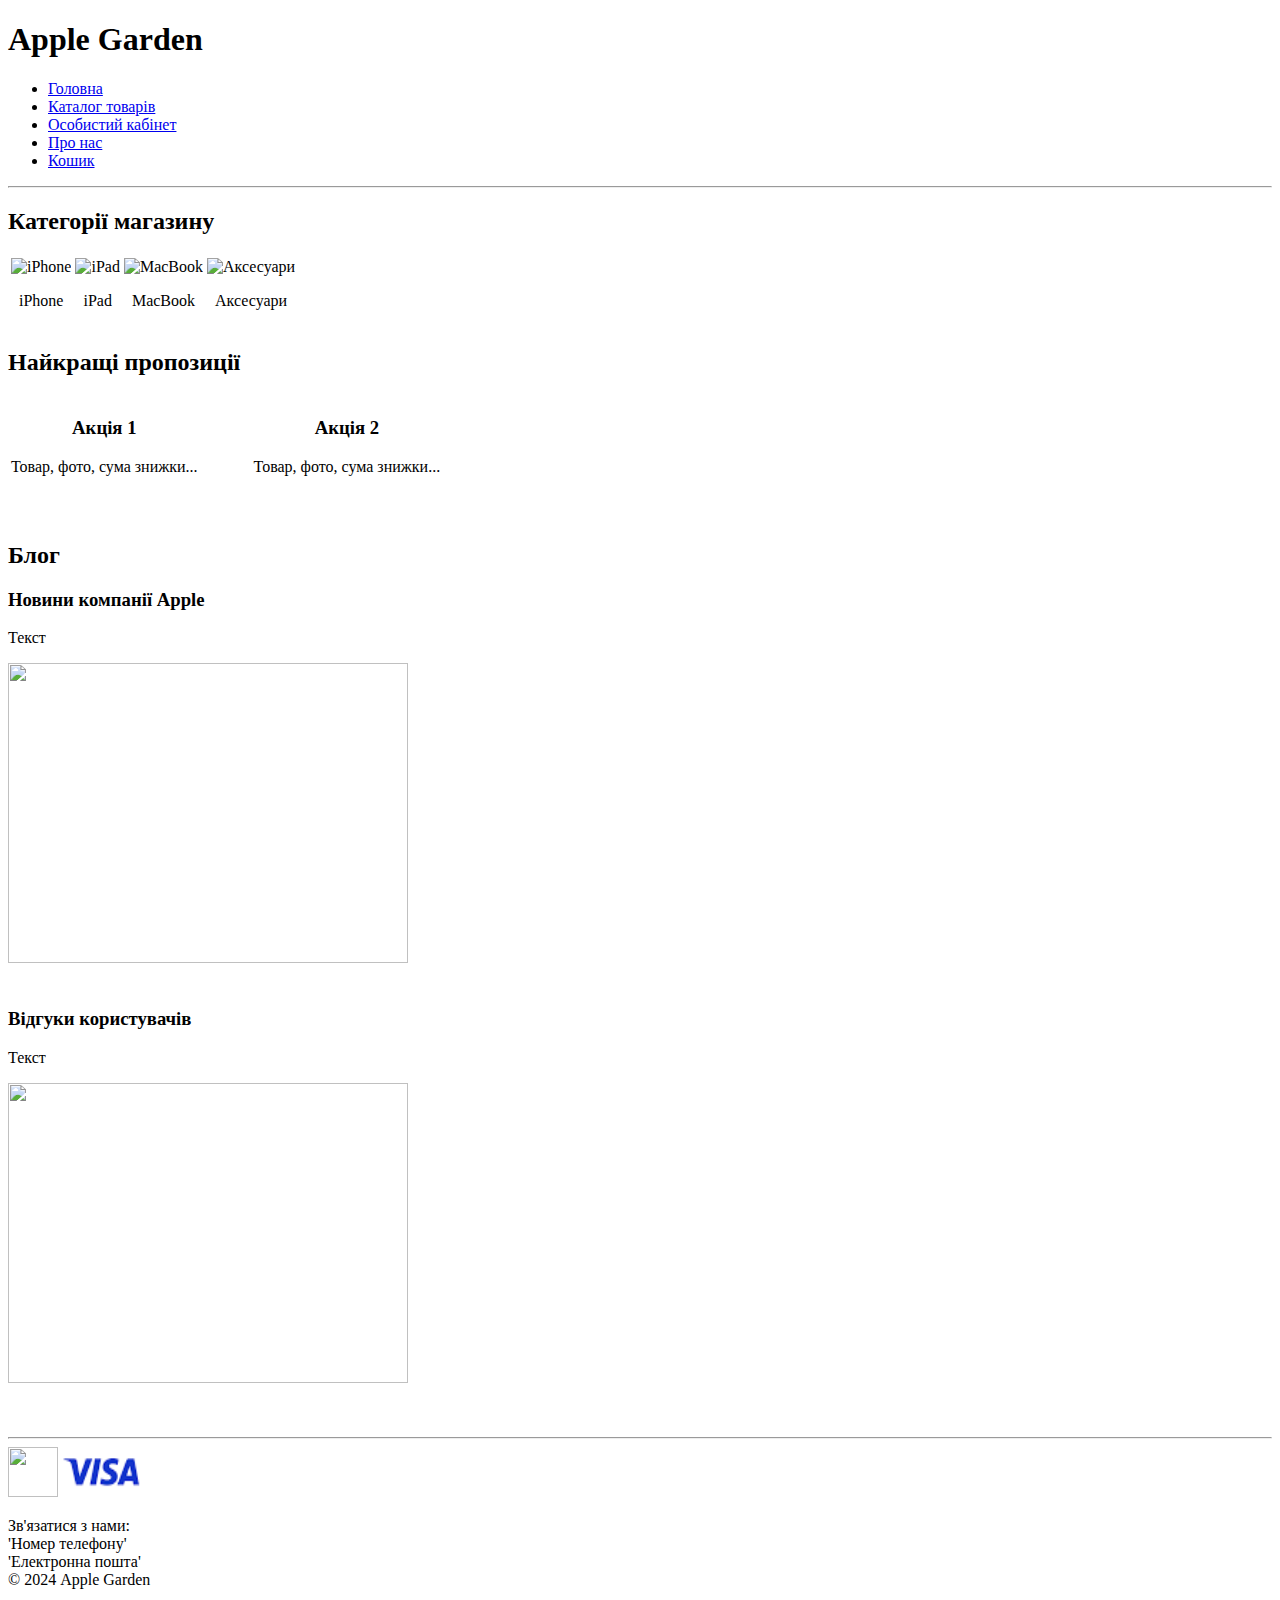
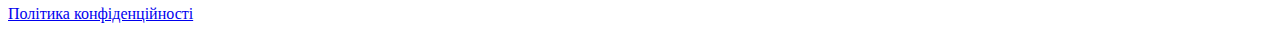
==== index.html @ e1fc1d8d "Add files via upload" ====
<!DOCTYPE html>
<html lang="ua">
    <head>
        <meta charset="UTF-8">
        <meta name="viewport" content="width=device-width, initial-scale=1.0">
        <title>Apple Garden</title>
    </head>
    <body>
        <header>
            <h1>Apple Garden</h1>
            <nav>
                <ul>
                    <li><a href="index.html">Головна</a></li>
                    <li><a href="catalog.html">Каталог товарів</a></li>
                    <li><a href="cabinet.html">Особистий кабінет</a></li>
                    <li><a href="information.html">Про нас</a></li>
                    <li><a href="cart.html">Кошик</a></li>
                </ul>
            </nav>
        </header>
        <main>
            <hr>
            <h2>Категорії магазину</h2>
            <div>
                <table>
                    <tr>
                        <td style="text-align: center;">
                            <img src="https://www.apple.com/v/iphone-16/c/images/overview/contrast/iphone_16_pro__fzqmc24ecpui_large_2x.jpg" alt="iPhone" width="116" height="154">
                            <p>iPhone</p>
                        </td>
                        <td style="text-align: center;">
                            <img src="https://www.apple.com/v/ipad/home/cj/images/overview/select/product-tile/pt_ipad_air__cr381zljqdiu_large_2x.png" alt="iPad" width="134" height="154">
                            <p>iPad</p>
                        </td>
                        <td style="text-align: center;">
                            <img src="https://www.apple.com/v/macbook-pro/ak/images/overview/contrast/product_tile_mba_13_15__cw1q3qd2yyeu_large_2x.png" alt="MacBook" width="220" height="110">
                            <p>MacBook</p>
                        </td>
                        <td style="text-align: center;">
                            <img src="https://www.apple.com/v/apple-watch-series-10/a/images/overview/contrast/product_s10__d7ch2jhtbhme_large_2x.png" alt="Аксесуари" width="128" height="151">
                            <p>Аксесуари</p>
                        </td>
                    </tr>
                </table>
            </div>
            <h2>Найкращі пропозиції</h2>
            <div>
                <table>
                    <tr>
                        <td style="text-align: center;">
                            <h3>Акція 1</h3>
                            <p>Товар, фото, сума знижки...</p>
                        </td>
                        <td><p>&emsp;&emsp;&emsp;</p></td>
                        <td style="text-align: center;">
                            <h3>Акція 2</h3>
                            <p>Товар, фото, сума знижки...</p>
                        </td>
                    </tr>
                </table>
            </div>
            <h2><br>Блог</h2>
            <h3>Новини компанії Apple</h3>
            <p>Текст</p>
            <img src="https://img.freepik.com/premium-vector/photo-coming-soon_77760-116.jpg?w=996" alt="" width="400" height="300">
            <br>
            <h3><br>Відгуки користувачів</h3>
            <p>Текст</p>
            <img src="https://img.freepik.com/premium-vector/photo-coming-soon_77760-116.jpg?w=996" alt="" width="400" height="300">
            <p><br></p>
            <hr>
        </main>
        <footer>
            <img src="https://www.mastercard.ua/content/dam/public/mastercardcom/eu/uk/images/consumers/icons/mc-logo-52.svg" alt="" width="50" height="50">
            <img src="[data-uri]" alt="" width="80" height="50">
            <p> Зв'язатися з нами: <br />
                'Номер телефону' <br />
                'Електронна пошта' <br />
                © 2024 Apple Garden</p>
            <a href="/privacy">Політика конфіденційності</a>
        </footer>
    </body>
</html>
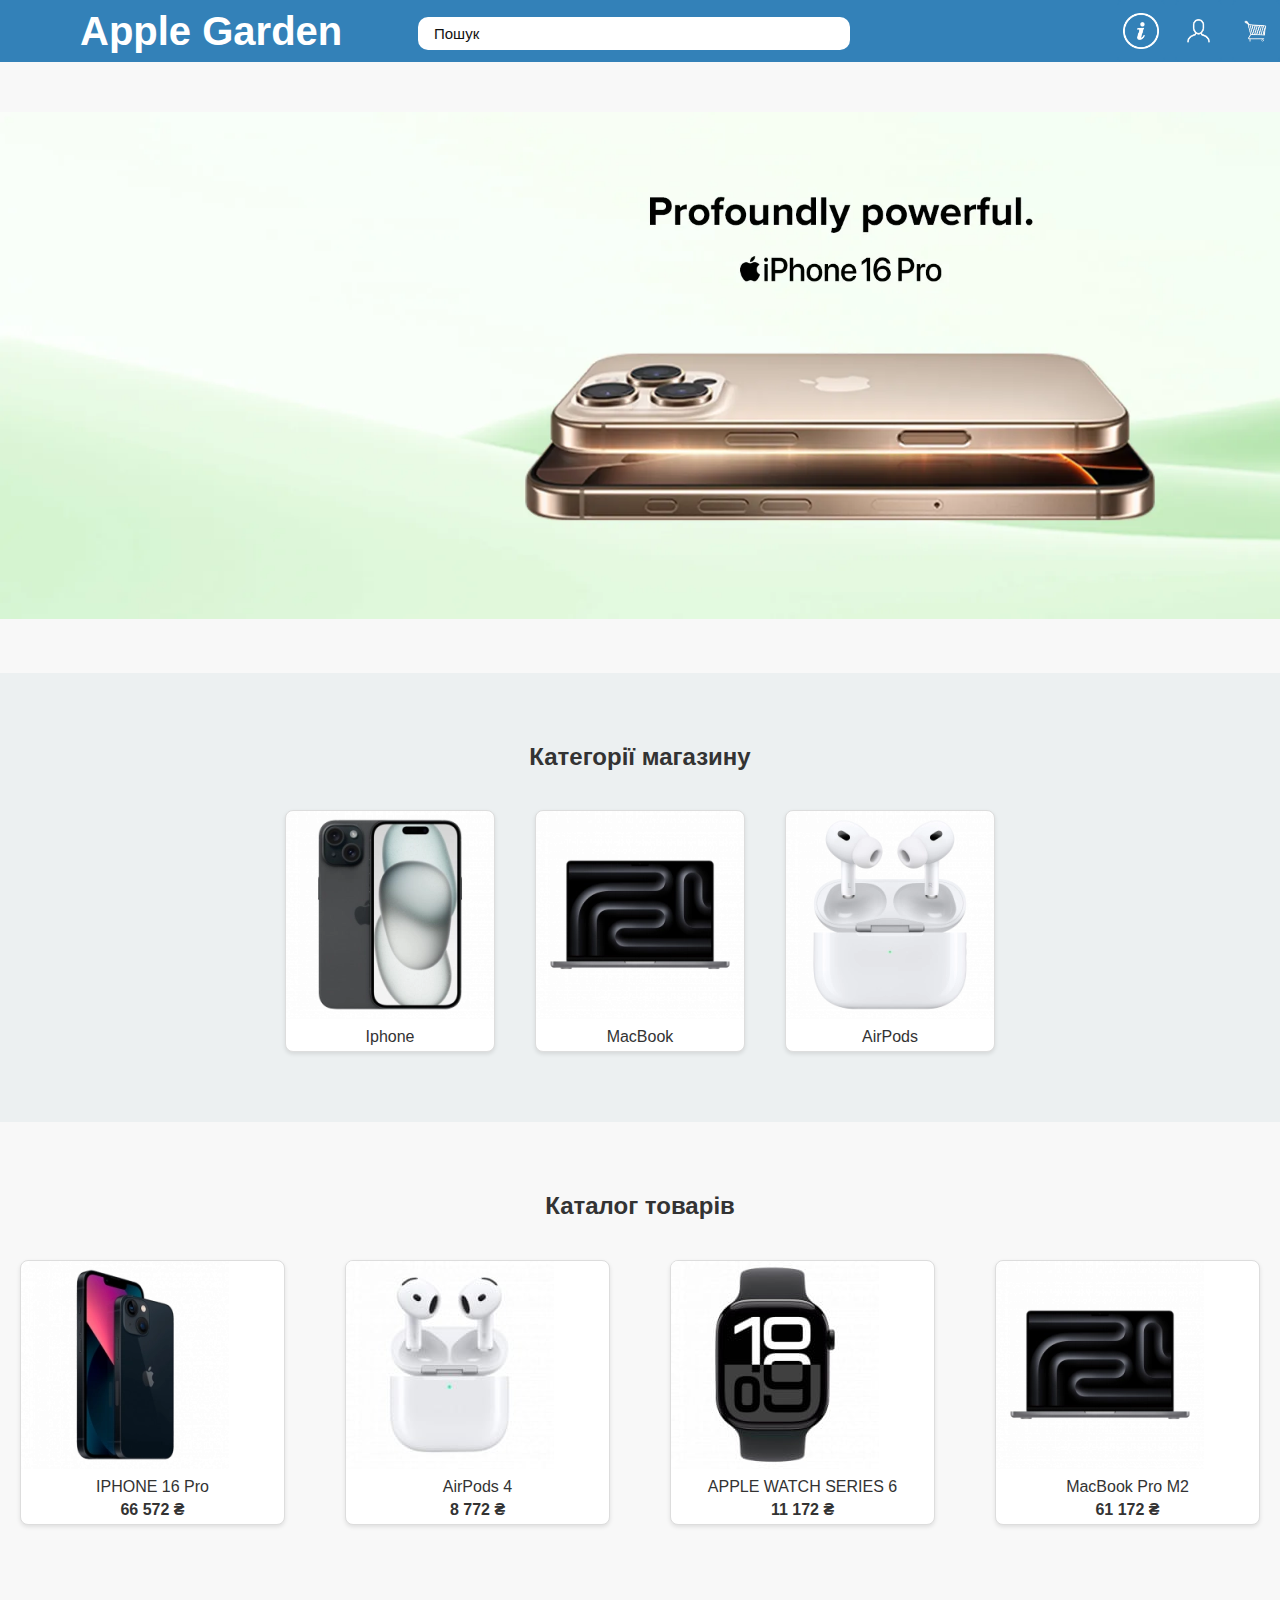
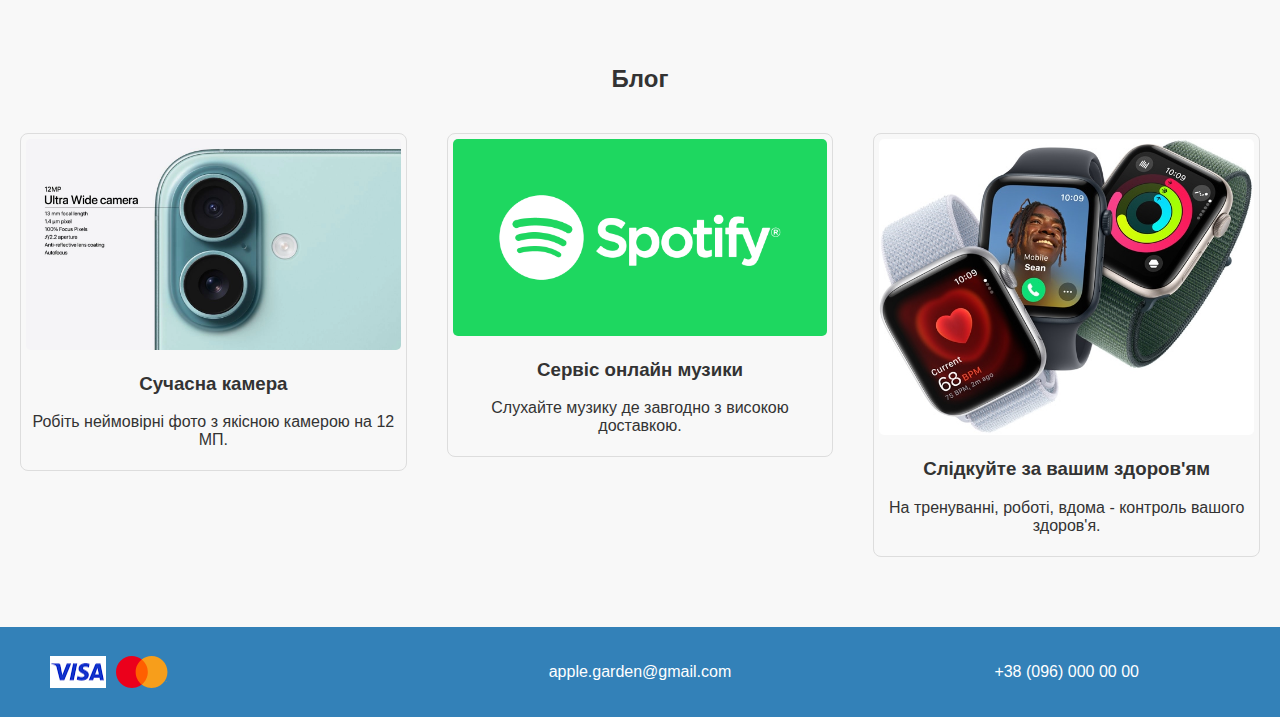
==== commit eb91d1de: "Add files via upload" ====
--- a/index.html
+++ b/index.html
@@ -1,83 +1,161 @@
 <!DOCTYPE html>
-<html lang="ua">
+<html lang="en">
     <head>
         <meta charset="UTF-8">
         <meta name="viewport" content="width=device-width, initial-scale=1.0">
         <title>Apple Garden</title>
+        <link rel="stylesheet" href="styles/main.css">
     </head>
+
     <body>
         <header>
-            <h1>Apple Garden</h1>
-            <nav>
-                <ul>
-                    <li><a href="index.html">Головна</a></li>
-                    <li><a href="catalog.html">Каталог товарів</a></li>
-                    <li><a href="cabinet.html">Особистий кабінет</a></li>
-                    <li><a href="information.html">Про нас</a></li>
-                    <li><a href="cart.html">Кошик</a></li>
-                </ul>
-            </nav>
+            <div class="header">
+                <a href="">
+                    <div class="logo">Apple Garden</div>
+                </a>
+        
+                <div class="search">
+                    <input type="text" class="search-input" placeholder="Пошук">
+                </div>
+        
+                
+                <div class="icons">
+                    <a href="partials/information.html" class="info">
+                        <img class="info" src="img/logo.png" alt="Info">
+                    </a>
+                    <a href="partials/cabinet.html" class="cabinet">
+                        <img src="img/cab.png" alt="Cabinet">
+                    </a>
+                    <a href="partials/cart.html" class="cart">
+                        <img src="img/cart.png" alt="Cart">
+                    </a>
+                </div>
+        
+                
+                <div class="menu">
+                    <button class="menu-toggle">☰</button>
+                    <div class="menu-items">
+                        <a href="partials/information.html" class="info">
+                            <img src="img/logo.png" alt="Info">
+                        </a>
+                        <a href="partials/cabinet.html" class="cabinet">
+                            <img src="img/cab.png" alt="Cabinet">
+                        </a>
+                        <a href="partials/cart.html" class="cart">
+                            <img src="img/cart.png" alt="Cart">
+                        </a>
+                    </div>
+                </div>
+            </div>
         </header>
-        <main>
-            <hr>
-            <h2>Категорії магазину</h2>
-            <div>
-                <table>
-                    <tr>
-                        <td style="text-align: center;">
-                            <img src="https://www.apple.com/v/iphone-16/c/images/overview/contrast/iphone_16_pro__fzqmc24ecpui_large_2x.jpg" alt="iPhone" width="116" height="154">
-                            <p>iPhone</p>
-                        </td>
-                        <td style="text-align: center;">
-                            <img src="https://www.apple.com/v/ipad/home/cj/images/overview/select/product-tile/pt_ipad_air__cr381zljqdiu_large_2x.png" alt="iPad" width="134" height="154">
-                            <p>iPad</p>
-                        </td>
-                        <td style="text-align: center;">
-                            <img src="https://www.apple.com/v/macbook-pro/ak/images/overview/contrast/product_tile_mba_13_15__cw1q3qd2yyeu_large_2x.png" alt="MacBook" width="220" height="110">
-                            <p>MacBook</p>
-                        </td>
-                        <td style="text-align: center;">
-                            <img src="https://www.apple.com/v/apple-watch-series-10/a/images/overview/contrast/product_s10__d7ch2jhtbhme_large_2x.png" alt="Аксесуари" width="128" height="151">
-                            <p>Аксесуари</p>
-                        </td>
-                    </tr>
-                </table>
+        
+        <main class="index-main">
+
+            <section class="header_banner">
+                    <img src="img/banner1.webp" alt="">  
+            </section>
+    
+            <section class="categories">
+                    <h2>Категорії магазину</h2>
+                    <div class="line">
+                        <a href="partials/catalog.html">
+                        <div class="product">
+                            <img src="img/product1.webp" alt="category 1">
+                                <p class="product-title">Iphone</p>
+                        </div>
+                        </a>
+                        <a href="partials/catalog.html">
+                        <div class="product">
+                            <img src="img/product2.webp" alt="category 2">
+                            <p class="product-title">MacBook</p>
+                        </div>
+                        </a>
+                        <a href="partials/catalog.html">
+                        <div class="product">
+                            <img src="img/product3.webp" alt="category 3">
+                                <p class="product-title">AirPods</p>
+                        </div>
+                        </a>
+                    </div>
+            </section>
+    
+            <section class="catalog">
+                    <h2>Каталог товарів</h2>
+                    <div class="products">
+                        <a href="partials/item.html">
+                        <div class="product">
+                            <img src="img/product4.webp" alt="IPHONE 16 Pro">
+                            <p>IPHONE 16 Pro</p>
+                            <p class="price">66 572 ₴</p>
+                        </div>
+                        </a>
+                        <a href="partials/item.html">
+                        <div class="product">
+                            <img src="img/photo_2024-12-26_00-03-05.jpg" alt="AirPods 4">
+                            <p>AirPods 4</p>
+                            <p class="price">8 772 ₴</p>
+                        </div>
+                        </a>
+                        <a href="partials/item.html">
+                        <div class="product">
+                            <img src="img/photo_2024-12-26_00-03-37.jpg" alt="APPLE WATCH SERIES 6">
+                            <p>APPLE WATCH SERIES 6</p>
+                            <p class="price">11 172 ₴</p>
+                        </div>
+                        </a>
+                        <a href="partials/item.html">
+                        <div class="product">
+                            <img src="img/product2.webp" alt="MacBook Pro M2">
+                            <p>MacBook Pro M2</p>
+                            <p class="price">61 172 ₴</p>
+                        </div>
+                        </a>
+                    </div>
+            </section>
+    
+            <section class="blog">
+                <div class="container">
+                    <h2>Блог</h2>
+                    <div class="blog__posts">
+                        <a href="">
+                        <div class="post">
+                            <img src="img/blog1.webp" alt="Сучасна камера">
+                            <h3>Сучасна камера</h3>
+                            <p>Робіть неймовірні фото з якісною камерою на 12 МП.</p>
+                        </div>
+                        </a>
+                        <a href="">
+                        <div class="post">
+                            <img src="img/blog2.png" alt="Сервіс онлайн музики">
+                            <h3>Сервіс онлайн музики</h3>
+                            <p>Слухайте музику де завгодно з високою доставкою.</p>
+                        </div>
+                        </a>
+                        <a href="">
+                        <div class="post">
+                            <img src="img/blog3.jpg" alt="Слідкуйте за вашим здоров'ям">
+                            <h3>Слідкуйте за вашим здоров'ям</h3>
+                            <p>На тренуванні, роботі, вдома - контроль вашого здоров'я.</p>
+                        </div>
+                        </a>
+                    </div>
+                </div>
+            </section>
+        </main>
+
+        <footer class="footer">
+            <div class="container1">
+                <div class="footer_payments">
+                    <img src="img/visa-logo.png" alt="Visa">
+                    <img src="img/mc-logo-52.svg" alt="MasterCard">
+                </div>
+                <div class="email">
+                    <p>apple.garden@gmail.com</p>
+                </div>
+                <div class="number">
+                    <p>+38 (096) 000 00 00</p>
+                </div>
             </div>
-            <h2>Найкращі пропозиції</h2>
-            <div>
-                <table>
-                    <tr>
-                        <td style="text-align: center;">
-                            <h3>Акція 1</h3>
-                            <p>Товар, фото, сума знижки...</p>
-                        </td>
-                        <td><p>&emsp;&emsp;&emsp;</p></td>
-                        <td style="text-align: center;">
-                            <h3>Акція 2</h3>
-                            <p>Товар, фото, сума знижки...</p>
-                        </td>
-                    </tr>
-                </table>
-            </div>
-            <h2><br>Блог</h2>
-            <h3>Новини компанії Apple</h3>
-            <p>Текст</p>
-            <img src="https://img.freepik.com/premium-vector/photo-coming-soon_77760-116.jpg?w=996" alt="" width="400" height="300">
-            <br>
-            <h3><br>Відгуки користувачів</h3>
-            <p>Текст</p>
-            <img src="https://img.freepik.com/premium-vector/photo-coming-soon_77760-116.jpg?w=996" alt="" width="400" height="300">
-            <p><br></p>
-            <hr>
-        </main>
-        <footer>
-            <img src="https://www.mastercard.ua/content/dam/public/mastercardcom/eu/uk/images/consumers/icons/mc-logo-52.svg" alt="" width="50" height="50">
-            <img src="[data-uri]" alt="" width="80" height="50">
-            <p> Зв'язатися з нами: <br />
-                'Номер телефону' <br />
-                'Електронна пошта' <br />
-                © 2024 Apple Garden</p>
-            <a href="/privacy">Політика конфіденційності</a>
         </footer>
     </body>
 </html>--- a/styles/main.css
+++ b/styles/main.css
@@ -0,0 +1,8 @@
+@import url(cabinet_body.css);
+@import url(cart_body.css);
+@import url(catalog_body.css);
+@import url(index_body.css);
+@import url(item_body.css);
+@import url(header.css);
+@import url(footer.css);
+@import url(info_body.css);
